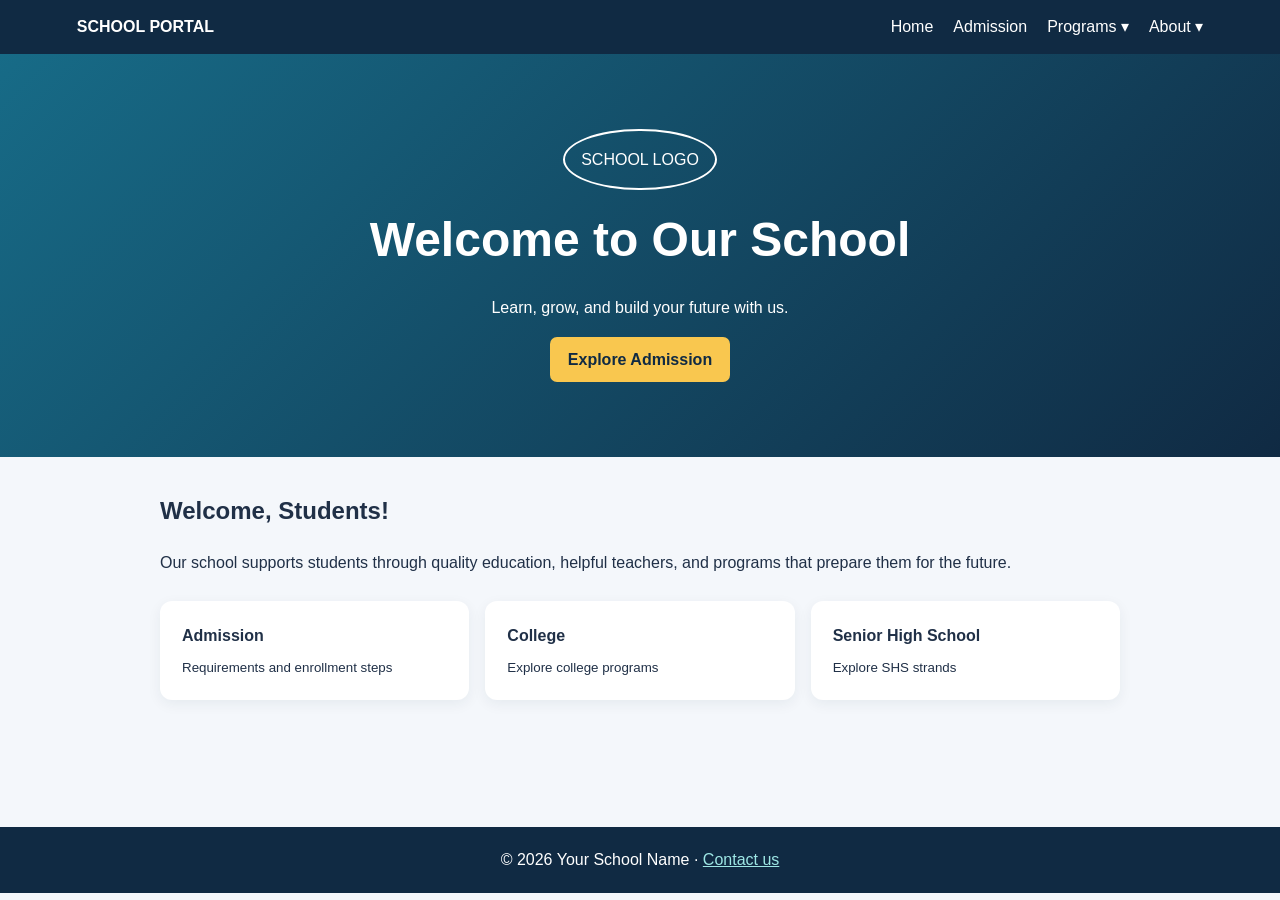
==== index.html @ 91f7b9af "baicode" ====
<!DOCTYPE html>
<html lang="en">
<head>
    <meta charset="UTF-8">
    <meta name="viewport" content="width=device-width, initial-scale=1">
    <title>Home | Student Portal</title>
    <link rel="stylesheet" href="assets/css/style.css">
    <script defer src="assets/js/script.js"></script>
</head>
<body>
    <nav>
        <a class="brand" href="index.html">SCHOOL PORTAL</a>
        <button class="menu" onclick="toggleMenu()">☰</button>
        <div id="links">
            <a href="index.html">Home</a>
            <a href="admission.html">Admission</a>
            <div class="drop">
                <span>Programs ▾</span>
                <div class="dropdown">
                    <a href="program-college.html">College</a>
                    <a href="program-shs.html">Senior High School</a>
                </div>
            </div>
            <div class="drop">
                <span>About ▾</span>
                <div class="dropdown">
                    <a href="about-mission.html">Mission</a>
                    <a href="about-vision.html">Vision</a>
                </div>
            </div>
        </div>
    </nav>

    <header class="hero">
        <div class="logo">SCHOOL LOGO</div>
        <h1>Welcome to Our School</h1>
        <p>Learn, grow, and build your future with us.</p>
        <a class="btn" href="admission.html">Explore Admission</a>
    </header>

    <main>
        <h2>Welcome, Students!</h2>
        <p>Our school supports students through quality education, helpful teachers, and programs that prepare them for the future.</p>
        <div class="cards">
            <a href="admission.html">
                Admission
                <small>Requirements and enrollment steps</small>
            </a>
            <a href="program-college.html">
                College
                <small>Explore college programs</small>
            </a>
            <a href="program-shs.html">
                Senior High School
                <small>Explore SHS strands</small>
            </a>
        </div>
    </main>

    <footer>© 2026 Your School Name · <a href="mailto:info@yourschool.edu">Contact us</a></footer>
</body>
</html>
---- assets/css/style.css ----
* {
    box-sizing: border-box;
}

body {
    margin: 0;
    font: 16px Arial, sans-serif;
    color: #203047;
    background: #f4f7fb;
    line-height: 1.6;
}

nav {
    position: sticky;
    top: 0;
    z-index: 2;
    display: flex;
    align-items: center;
    justify-content: space-between;
    gap: 18px;
    padding: 14px 6%;
    color: white;
    background: #102a43;
}

.brand {
    color: white;
    font-weight: bold;
    text-decoration: none;
}

#links {
    display: flex;
    align-items: center;
    gap: 20px;
}

nav a,
nav span {
    color: white;
    text-decoration: none;
}

nav a:hover {
    color: #9ee7e5;
}

.drop {
    position: relative;
    cursor: pointer;
}

.dropdown {
    position: absolute;
    top: 100%;
    left: 0;
    display: none;
    min-width: 170px;
    padding: 10px;
    background: #102a43;
}

.dropdown a {
    display: block;
    padding: 6px;
}

.drop:hover .dropdown,
.drop:focus-within .dropdown {
    display: block;
}

.menu {
    display: none;
}

.hero {
    padding: 75px 20px;
    color: white;
    text-align: center;
    background: linear-gradient(135deg, #176b87, #102a43);
}

.hero h1 {
    margin: 12px 0;
    font-size: clamp(30px, 5vw, 48px);
}

.logo {
    display: inline-block;
    padding: 16px;
    border: 2px solid white;
    border-radius: 50%;
}

.btn {
    display: inline-block;
    padding: 10px 18px;
    border-radius: 7px;
    color: #102a43;
    background: #f9c74f;
    font-weight: bold;
    text-decoration: none;
}

.pagehead {
    padding: 45px 15px;
    background: #dceff3;
    text-align: center;
}

main {
    max-width: 1000px;
    min-height: 300px;
    margin: 35px auto;
    padding: 0 20px;
}

.cards {
    display: grid;
    grid-template-columns: repeat(auto-fit, minmax(210px, 1fr));
    gap: 16px;
    margin: 25px 0;
}

.cards a,
.cards article {
    display: block;
    padding: 22px;
    border-radius: 12px;
    color: #203047;
    background: white;
    box-shadow: 0 4px 14px #102a4310;
    text-decoration: none;
}

.cards a {
    font-weight: bold;
}

.cards small {
    display: block;
    margin-top: 8px;
    font-weight: normal;
}

.note {
    color: #62758a;
    font-size: 0.9rem;
}

footer {
    padding: 20px;
    color: white;
    background: #102a43;
    text-align: center;
}

footer a {
    color: #9ee7e5;
}

@media (max-width: 650px) {
    nav {
        flex-wrap: wrap;
    }

    .menu {
        display: block;
        padding: 6px 10px;
        border: 1px solid white;
        border-radius: 5px;
        color: white;
        background: transparent;
    }

    #links {
        display: none;
        flex-direction: column;
        align-items: flex-start;
        gap: 12px;
        width: 100%;
    }

    #links.show {
        display: flex;
    }

    .dropdown {
        position: static;
    }

    .drop:hover .dropdown {
        display: block;
    }
}
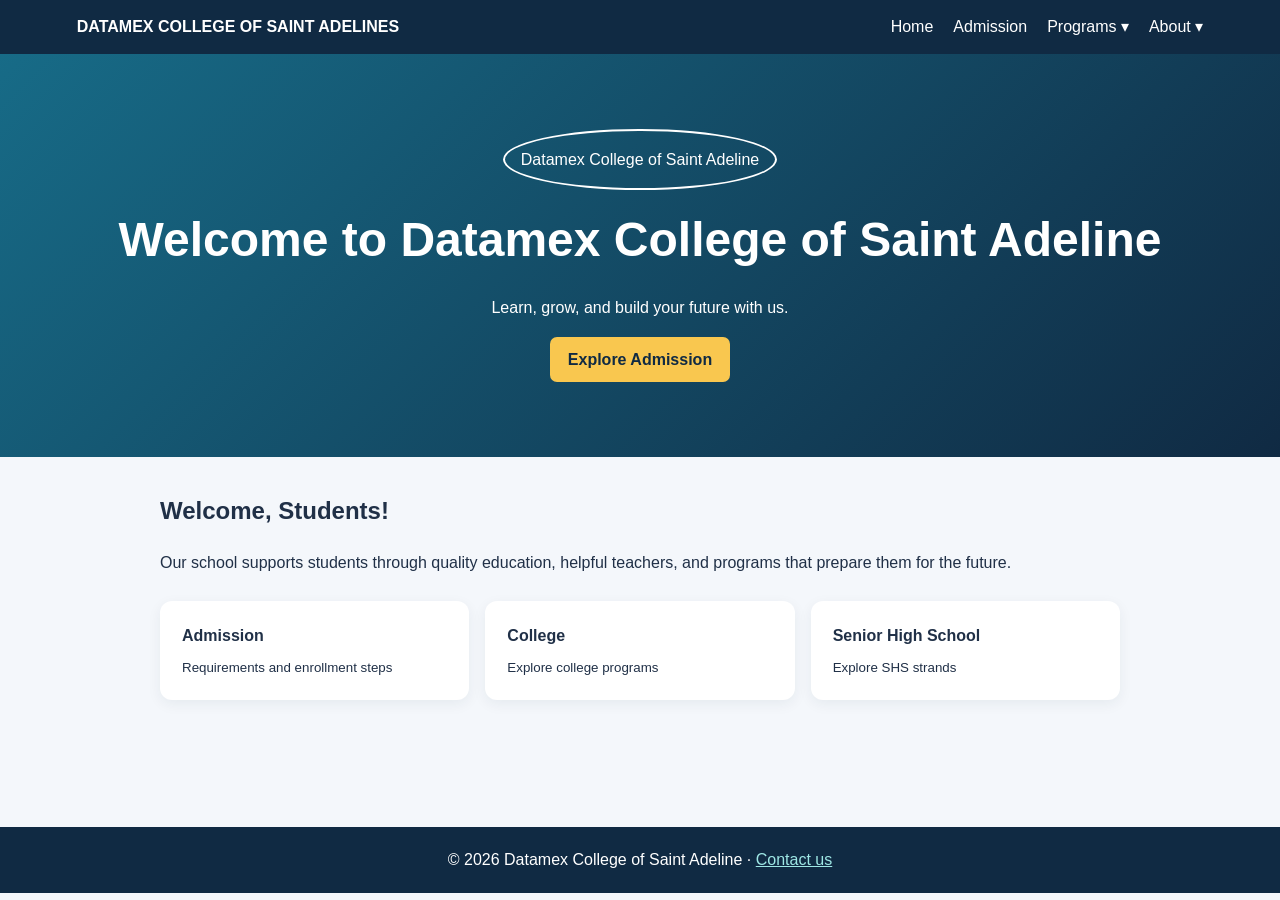
==== commit 5bffed81: "baa" ====
--- a/index.html
+++ b/index.html
@@ -9,7 +9,7 @@
 </head>
 <body>
     <nav>
-        <a class="brand" href="index.html">SCHOOL PORTAL</a>
+        <a class="brand" href="index.html">DATAMEX COLLEGE OF SAINT ADELINES</a>
         <button class="menu" onclick="toggleMenu()">☰</button>
         <div id="links">
             <a href="index.html">Home</a>
@@ -32,8 +32,8 @@
     </nav>
 
     <header class="hero">
-        <div class="logo">SCHOOL LOGO</div>
-        <h1>Welcome to Our School</h1>
+        <div class="logo">Datamex College of Saint Adeline</div>
+        <h1>Welcome to Datamex College of Saint Adeline</h1>
         <p>Learn, grow, and build your future with us.</p>
         <a class="btn" href="admission.html">Explore Admission</a>
     </header>
@@ -57,6 +57,6 @@
         </div>
     </main>
 
-    <footer>© 2026 Your School Name · <a href="mailto:info@yourschool.edu">Contact us</a></footer>
+    <footer>© 2026 Datamex College of Saint Adeline · <a href="mailto:info@Datamex College of Saint Adeline.edu">Contact us</a></footer>
 </body>
 </html>
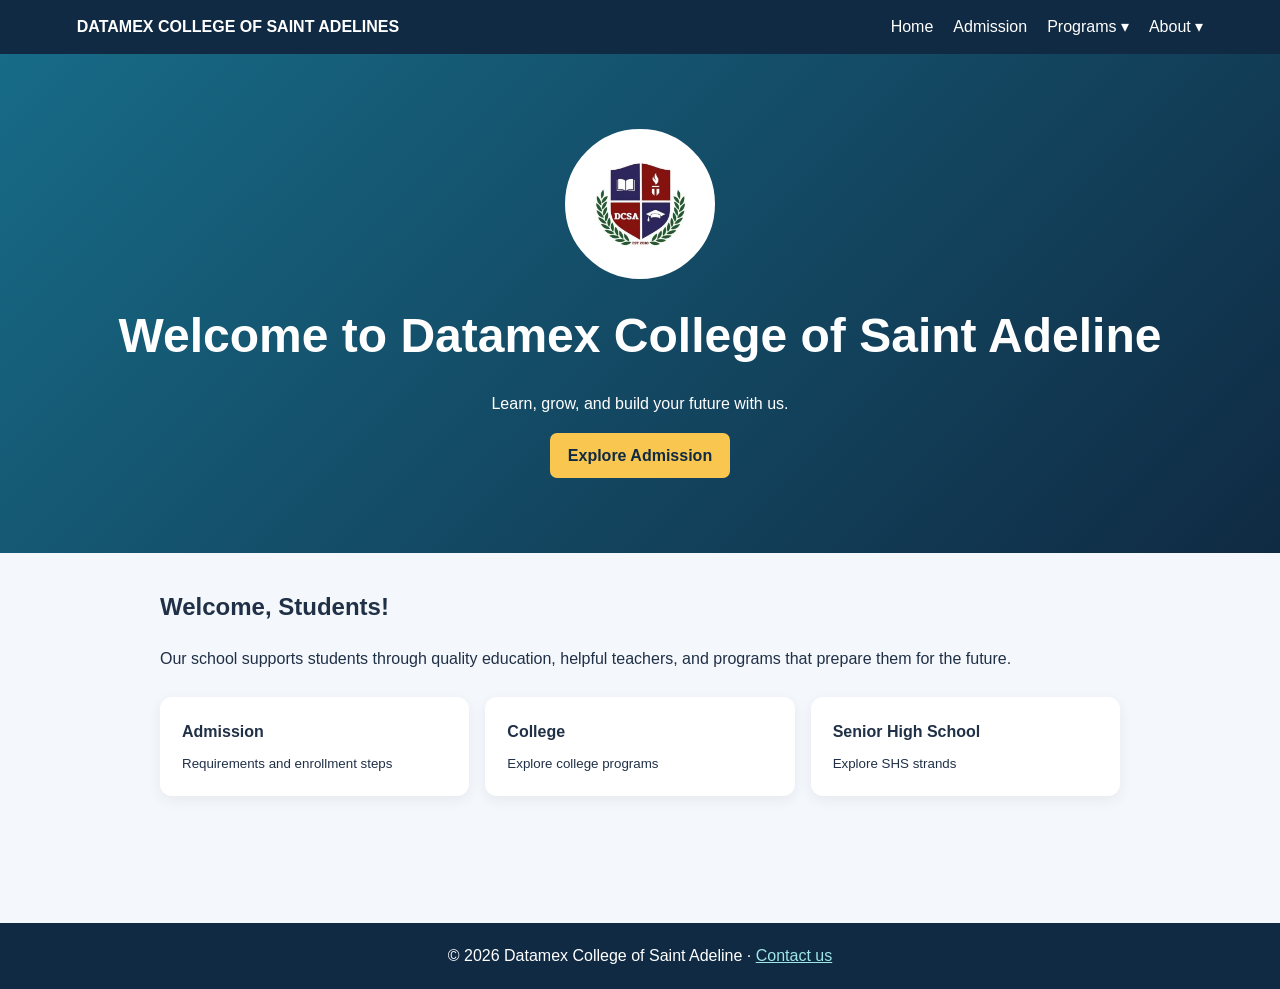
==== commit 66582b8c: "Update mission and vision" ====
--- a/index.html
+++ b/index.html
@@ -5,7 +5,6 @@
     <meta name="viewport" content="width=device-width, initial-scale=1">
     <title>Home | Student Portal</title>
     <link rel="stylesheet" href="assets/css/style.css">
-    <script defer src="assets/js/script.js"></script>
 </head>
 <body>
     <nav>
@@ -32,7 +31,7 @@
     </nav>
 
     <header class="hero">
-        <div class="logo">Datamex College of Saint Adeline</div>
+        <img class="logo" src="assets/images/school-logo.jpg" alt="Datamex College of Saint Adeline school logo">
         <h1>Welcome to Datamex College of Saint Adeline</h1>
         <p>Learn, grow, and build your future with us.</p>
         <a class="btn" href="admission.html">Explore Admission</a>
--- a/assets/css/style.css
+++ b/assets/css/style.css
@@ -88,9 +88,13 @@
 
 .logo {
     display: inline-block;
-    padding: 16px;
+    width: 150px;
+    height: 150px;
+    padding: 8px;
     border: 2px solid white;
     border-radius: 50%;
+    background: white;
+    object-fit: contain;
 }
 
 .btn {
